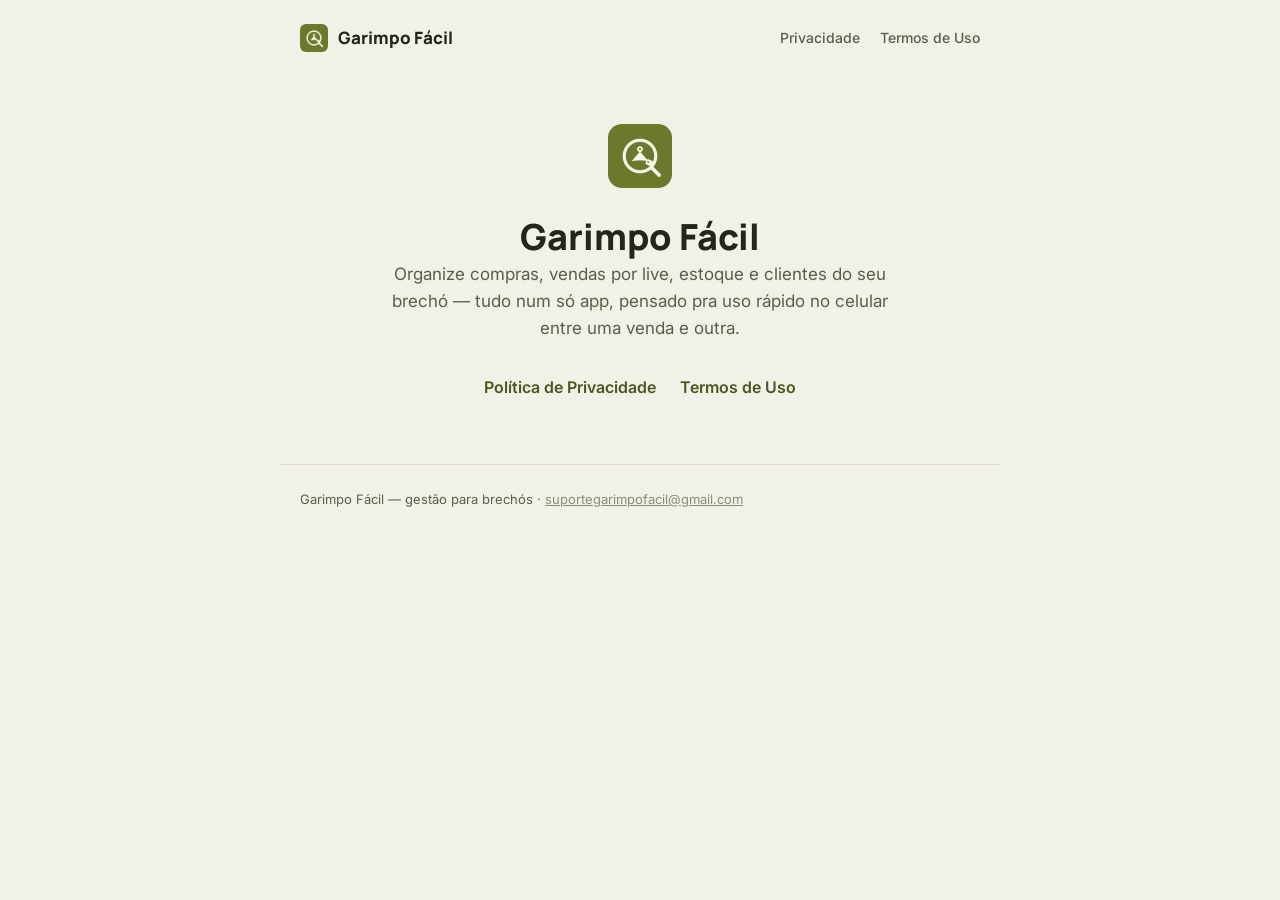
==== index.html @ fdea449f "Add privacy policy and terms of use pages" ====
<!doctype html>
<html lang="pt-BR">
<head>
<meta charset="utf-8">
<meta name="viewport" content="width=device-width, initial-scale=1">
<title>Garimpo Fácil</title>
<meta name="description" content="Gestão de ponta a ponta para brechós: garimpo, vendas, estoque, clientes e finanças num só app.">
<link rel="preconnect" href="https://fonts.googleapis.com">
<link rel="preconnect" href="https://fonts.gstatic.com" crossorigin>
<link href="https://fonts.googleapis.com/css2?family=Inter:wght@400;500;600&family=Manrope:wght@700;800&display=swap" rel="stylesheet">
<link rel="stylesheet" href="style.css">
</head>
<body>
<header class="site-header">
  <a class="brand" href="/">
    <img src="logo.png" alt="" width="28" height="28">
    Garimpo Fácil
  </a>
  <nav>
    <a href="privacidade.html">Privacidade</a>
    <a href="termos.html">Termos de Uso</a>
  </nav>
</header>

<main class="landing">
  <img src="logo.png" alt="Garimpo Fácil" width="64" height="64" class="landing-logo">
  <h1>Garimpo Fácil</h1>
  <p class="lead">Organize compras, vendas por live, estoque e clientes do seu brechó — tudo num só
  app, pensado pra uso rápido no celular entre uma venda e outra.</p>
  <div class="landing-links">
    <a href="privacidade.html">Política de Privacidade</a>
    <a href="termos.html">Termos de Uso</a>
  </div>
</main>

<footer class="site-footer">
  <p>Garimpo Fácil — gestão para brechós ·
  <a href="mailto:suportegarimpofacil@gmail.com">suportegarimpofacil@gmail.com</a></p>
</footer>
</body>
</html>
---- style.css ----
:root {
  --bg: #F2F1E8;
  --surface: #FBFAF5;
  --ink: #24261D;
  --ink-soft: #5B5D4C;
  --ink-faint: #8B8C79;
  --accent: #6B7A2A;
  --accent-deep: #4C5720;
  --line: #DEDBC5;
}

@media (prefers-color-scheme: dark) {
  :root {
    --bg: #1B1C15;
    --surface: #232419;
    --ink: #EDEBDD;
    --ink-soft: #B2B39D;
    --ink-faint: #7E806B;
    --accent: #A9C24A;
    --accent-deep: #C4DC7C;
    --line: #3A3C2A;
  }
}

* { box-sizing: border-box; }

body {
  margin: 0;
  background: var(--bg);
  color: var(--ink);
  font-family: 'Inter', system-ui, sans-serif;
  font-size: 16px;
  line-height: 1.6;
  -webkit-font-smoothing: antialiased;
}

a { color: var(--accent-deep); }

.site-header {
  max-width: 720px;
  margin: 0 auto;
  padding: 24px 20px;
  display: flex;
  align-items: center;
  justify-content: space-between;
  gap: 16px;
}

.brand {
  display: flex;
  align-items: center;
  gap: 10px;
  font-family: 'Manrope', sans-serif;
  font-weight: 800;
  font-size: 17px;
  color: var(--ink);
  text-decoration: none;
}

.brand img { border-radius: 6px; }

.site-header nav {
  display: flex;
  gap: 20px;
  font-size: 14px;
  font-weight: 500;
}

.site-header nav a {
  color: var(--ink-soft);
  text-decoration: none;
}

.site-header nav a[aria-current="page"],
.site-header nav a:hover {
  color: var(--accent-deep);
}

main {
  max-width: 680px;
  margin: 0 auto;
  padding: 8px 20px 64px;
}

h1 {
  font-family: 'Manrope', sans-serif;
  font-weight: 800;
  font-size: clamp(28px, 5vw, 36px);
  line-height: 1.15;
  margin: 12px 0 4px;
}

h2 {
  font-family: 'Manrope', sans-serif;
  font-weight: 700;
  font-size: 20px;
  margin: 36px 0 4px;
}

p, ul { margin: 0 0 14px; color: var(--ink-soft); }
h1 + p.updated { margin-bottom: 24px; }

.updated {
  font-family: 'Manrope', sans-serif;
  font-size: 13px;
  font-weight: 700;
  text-transform: uppercase;
  letter-spacing: 0.04em;
  color: var(--ink-faint);
}

ul { padding-left: 22px; }
li { margin-bottom: 8px; }

strong { color: var(--ink); }

.landing {
  text-align: center;
  padding-top: 48px;
}

.landing-logo { border-radius: 14px; margin-bottom: 20px; }

.landing h1 { margin-top: 0; }

.landing .lead {
  max-width: 46ch;
  margin: 0 auto 32px;
  font-size: 17px;
}

.landing-links {
  display: flex;
  justify-content: center;
  gap: 24px;
  font-weight: 600;
}

.landing-links a { text-decoration: none; }
.landing-links a:hover { text-decoration: underline; }

.site-footer {
  max-width: 720px;
  margin: 0 auto;
  padding: 24px 20px 48px;
  border-top: 1px solid var(--line);
  font-size: 13px;
  color: var(--ink-faint);
}

.site-footer a { color: var(--ink-faint); }
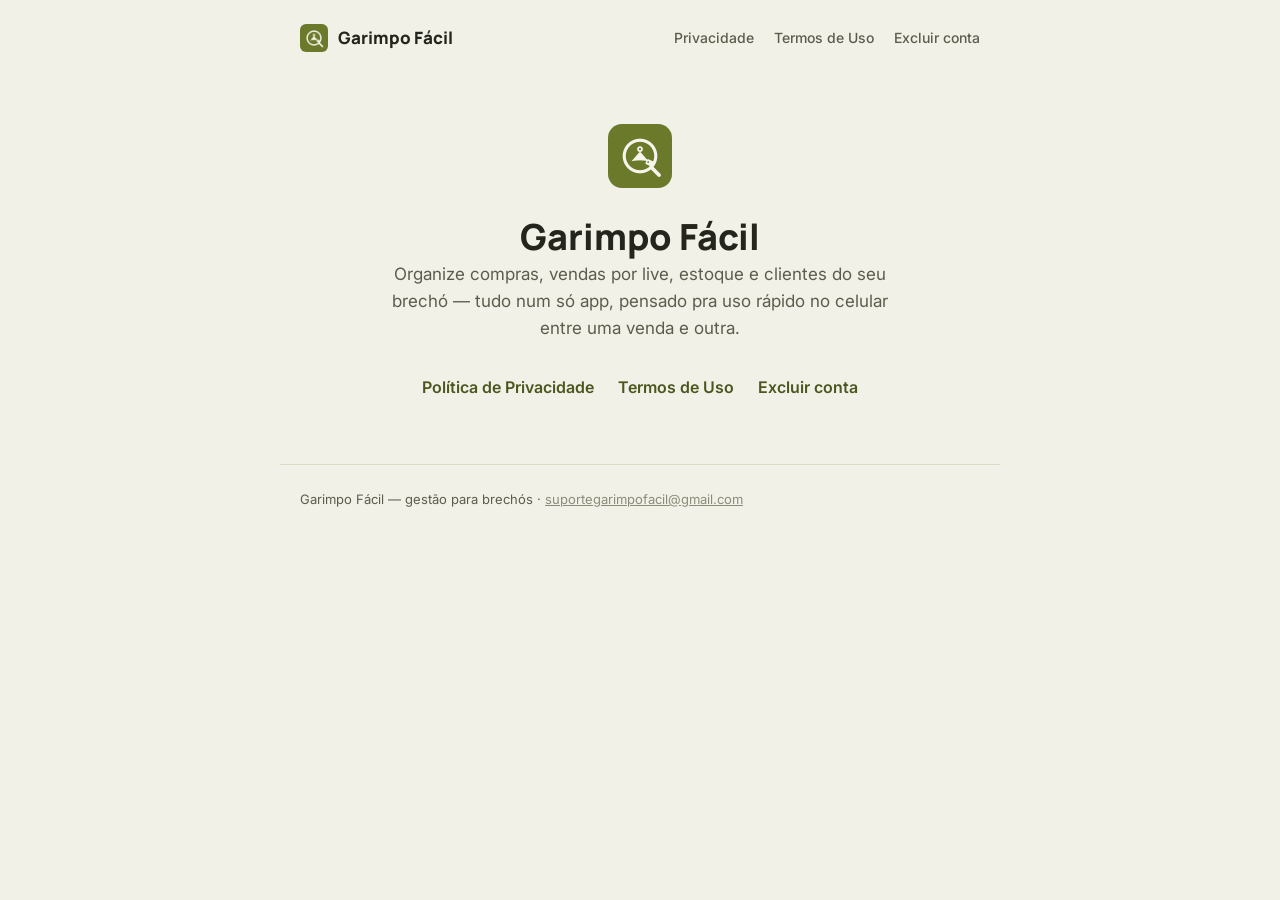
==== commit add281c2: "Add account deletion page required by Google Play policy Google Play requires apps with account crea" ====
--- a/index.html
+++ b/index.html
@@ -19,6 +19,7 @@
   <nav>
     <a href="privacidade.html">Privacidade</a>
     <a href="termos.html">Termos de Uso</a>
+    <a href="exclusao-conta.html">Excluir conta</a>
   </nav>
 </header>
 
@@ -30,6 +31,7 @@
   <div class="landing-links">
     <a href="privacidade.html">Política de Privacidade</a>
     <a href="termos.html">Termos de Uso</a>
+    <a href="exclusao-conta.html">Excluir conta</a>
   </div>
 </main>
 
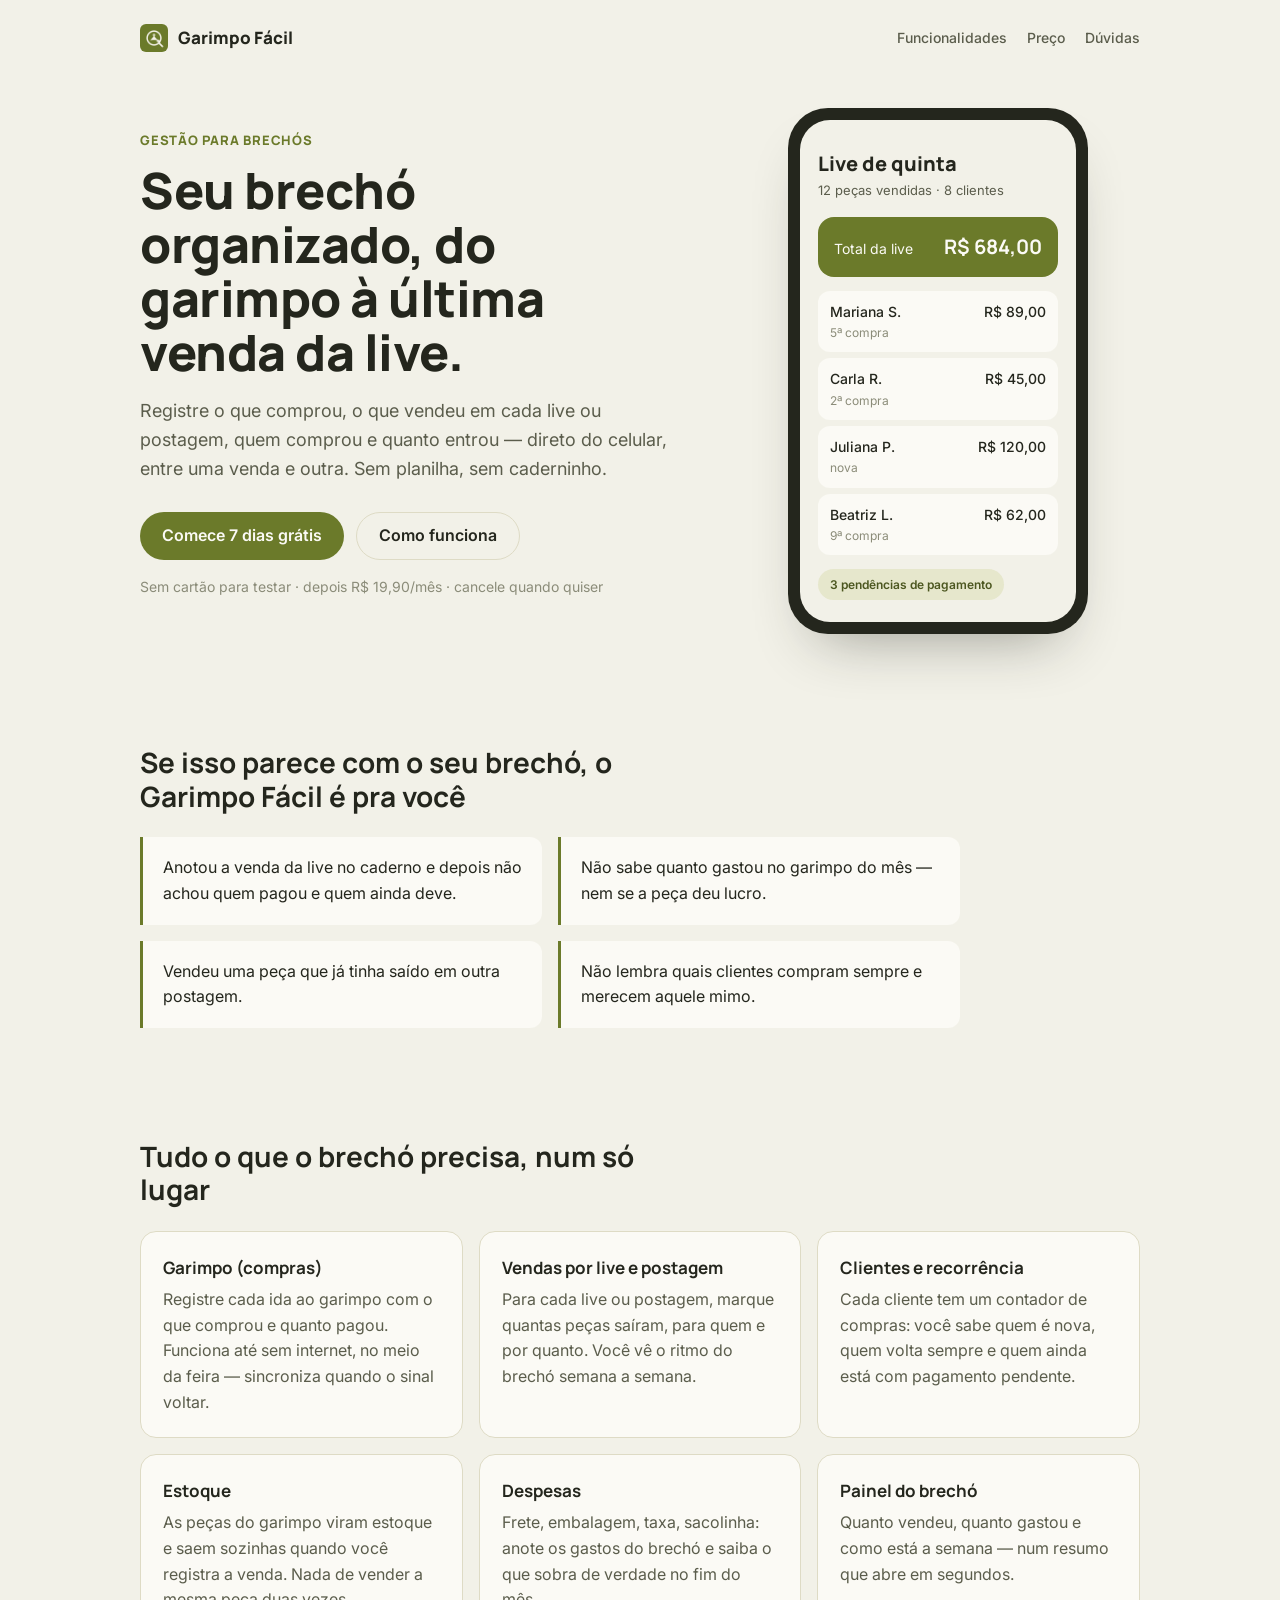
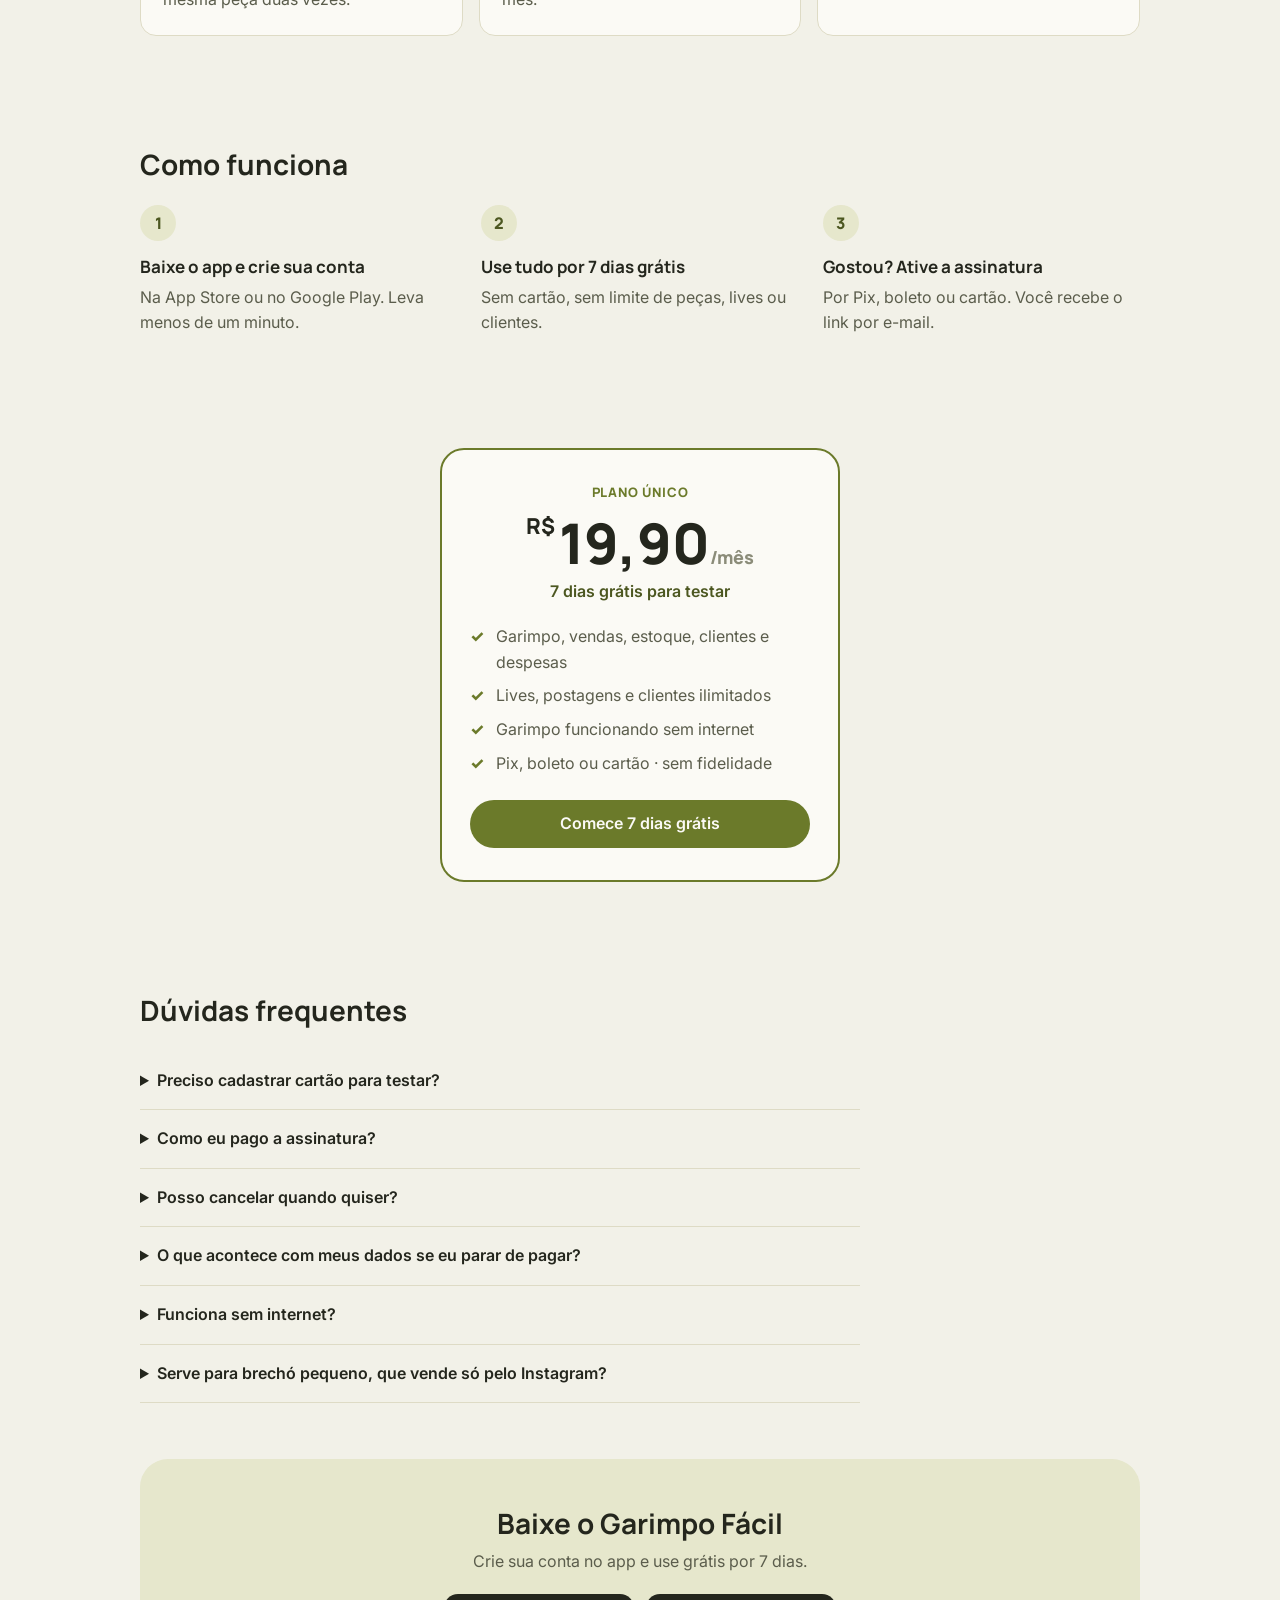
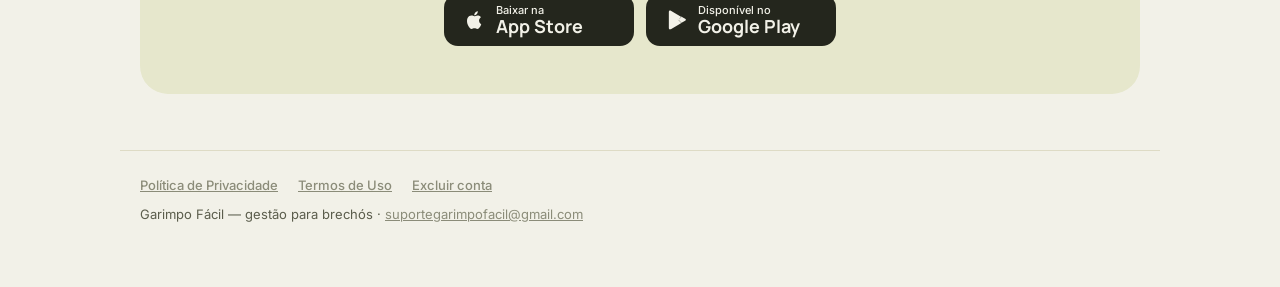
==== commit cadfd4e2: "Turn the home page into a landing page for the subscription launch Adds hero, pain points, features," ====
--- a/index.html
+++ b/index.html
@@ -3,39 +3,203 @@
 <head>
 <meta charset="utf-8">
 <meta name="viewport" content="width=device-width, initial-scale=1">
-<title>Garimpo Fácil</title>
-<meta name="description" content="Gestão de ponta a ponta para brechós: garimpo, vendas, estoque, clientes e finanças num só app.">
+<title>Garimpo Fácil — gestão para brechós</title>
+<meta name="description" content="Organize garimpo, vendas por live e postagem, estoque, clientes e finanças do seu brechó num só app. 7 dias grátis, depois R$ 19,90/mês.">
+<meta name="theme-color" content="#6B7A2A">
+<link rel="icon" href="logo.png" type="image/png">
+<link rel="apple-touch-icon" href="logo.png">
+<link rel="canonical" href="https://garimpofacil.app.br/">
+<meta property="og:type" content="website">
+<meta property="og:locale" content="pt_BR">
+<meta property="og:site_name" content="Garimpo Fácil">
+<meta property="og:title" content="Garimpo Fácil — gestão para brechós">
+<meta property="og:description" content="Garimpo, vendas por live, estoque, clientes e finanças do seu brechó num só app. 7 dias grátis.">
+<meta property="og:url" content="https://garimpofacil.app.br/">
+<meta property="og:image" content="https://garimpofacil.app.br/logo.png">
 <link rel="preconnect" href="https://fonts.googleapis.com">
 <link rel="preconnect" href="https://fonts.gstatic.com" crossorigin>
 <link href="https://fonts.googleapis.com/css2?family=Inter:wght@400;500;600&family=Manrope:wght@700;800&display=swap" rel="stylesheet">
 <link rel="stylesheet" href="style.css">
 </head>
-<body>
+<body class="home">
 <header class="site-header">
   <a class="brand" href="/">
     <img src="logo.png" alt="" width="28" height="28">
     Garimpo Fácil
   </a>
   <nav>
-    <a href="privacidade.html">Privacidade</a>
+    <a href="#funcionalidades">Funcionalidades</a>
+    <a href="#preco">Preço</a>
+    <a href="#duvidas">Dúvidas</a>
+  </nav>
+</header>
+
+<main class="home-main">
+  <section class="hero">
+    <div class="hero-copy">
+      <p class="eyebrow">Gestão para brechós</p>
+      <h1>Seu brechó organizado, do garimpo à última venda da live.</h1>
+      <p class="lead">Registre o que comprou, o que vendeu em cada live ou postagem, quem comprou e
+      quanto entrou — direto do celular, entre uma venda e outra. Sem planilha, sem caderninho.</p>
+      <div class="hero-actions">
+        <a class="btn btn-primary" href="#baixar">Comece 7 dias grátis</a>
+        <a class="btn btn-ghost" href="#como-funciona">Como funciona</a>
+      </div>
+      <p class="hero-note">Sem cartão para testar · depois R$ 19,90/mês · cancele quando quiser</p>
+    </div>
+
+    <div class="phone" aria-hidden="true">
+      <div class="phone-screen">
+        <p class="phone-title">Live de quinta</p>
+        <p class="phone-sub">12 peças vendidas · 8 clientes</p>
+        <div class="phone-total">
+          <span>Total da live</span>
+          <strong>R$ 684,00</strong>
+        </div>
+        <ul class="phone-list">
+          <li><span class="phone-name">Mariana S. <em>5ª compra</em></span><span>R$ 89,00</span></li>
+          <li><span class="phone-name">Carla R. <em>2ª compra</em></span><span>R$ 45,00</span></li>
+          <li><span class="phone-name">Juliana P. <em>nova</em></span><span>R$ 120,00</span></li>
+          <li><span class="phone-name">Beatriz L. <em>9ª compra</em></span><span>R$ 62,00</span></li>
+        </ul>
+        <div class="phone-chip">3 pendências de pagamento</div>
+      </div>
+    </div>
+  </section>
+
+  <section class="pains">
+    <h2>Se isso parece com o seu brechó, o Garimpo Fácil é pra você</h2>
+    <ul class="pain-grid">
+      <li>Anotou a venda da live no caderno e depois não achou quem pagou e quem ainda deve.</li>
+      <li>Não sabe quanto gastou no garimpo do mês — nem se a peça deu lucro.</li>
+      <li>Vendeu uma peça que já tinha saído em outra postagem.</li>
+      <li>Não lembra quais clientes compram sempre e merecem aquele mimo.</li>
+    </ul>
+  </section>
+
+  <section id="funcionalidades" class="features">
+    <h2>Tudo o que o brechó precisa, num só lugar</h2>
+    <div class="feature-grid">
+      <article class="feature">
+        <h3>Garimpo (compras)</h3>
+        <p>Registre cada ida ao garimpo com o que comprou e quanto pagou. Funciona até sem
+        internet, no meio da feira — sincroniza quando o sinal voltar.</p>
+      </article>
+      <article class="feature">
+        <h3>Vendas por live e postagem</h3>
+        <p>Para cada live ou postagem, marque quantas peças saíram, para quem e por quanto. Você
+        vê o ritmo do brechó semana a semana.</p>
+      </article>
+      <article class="feature">
+        <h3>Clientes e recorrência</h3>
+        <p>Cada cliente tem um contador de compras: você sabe quem é nova, quem volta sempre e
+        quem ainda está com pagamento pendente.</p>
+      </article>
+      <article class="feature">
+        <h3>Estoque</h3>
+        <p>As peças do garimpo viram estoque e saem sozinhas quando você registra a venda. Nada de
+        vender a mesma peça duas vezes.</p>
+      </article>
+      <article class="feature">
+        <h3>Despesas</h3>
+        <p>Frete, embalagem, taxa, sacolinha: anote os gastos do brechó e saiba o que sobra de
+        verdade no fim do mês.</p>
+      </article>
+      <article class="feature">
+        <h3>Painel do brechó</h3>
+        <p>Quanto vendeu, quanto gastou e como está a semana — num resumo que abre em segundos.</p>
+      </article>
+    </div>
+  </section>
+
+  <section id="como-funciona" class="steps">
+    <h2>Como funciona</h2>
+    <ol class="step-list">
+      <li>
+        <strong>Baixe o app e crie sua conta</strong>
+        <span>Na App Store ou no Google Play. Leva menos de um minuto.</span>
+      </li>
+      <li>
+        <strong>Use tudo por 7 dias grátis</strong>
+        <span>Sem cartão, sem limite de peças, lives ou clientes.</span>
+      </li>
+      <li>
+        <strong>Gostou? Ative a assinatura</strong>
+        <span>Por Pix, boleto ou cartão. Você recebe o link por e-mail.</span>
+      </li>
+    </ol>
+  </section>
+
+  <section id="preco" class="pricing">
+    <div class="price-card">
+      <p class="eyebrow">Plano único</p>
+      <p class="price"><span class="price-currency">R$</span>19,90<span class="price-period">/mês</span></p>
+      <p class="price-trial">7 dias grátis para testar</p>
+      <ul class="price-list">
+        <li>Garimpo, vendas, estoque, clientes e despesas</li>
+        <li>Lives, postagens e clientes ilimitados</li>
+        <li>Garimpo funcionando sem internet</li>
+        <li>Pix, boleto ou cartão · sem fidelidade</li>
+      </ul>
+      <a class="btn btn-primary btn-block" href="#baixar">Comece 7 dias grátis</a>
+    </div>
+  </section>
+
+  <section id="duvidas" class="faq">
+    <h2>Dúvidas frequentes</h2>
+    <details>
+      <summary>Preciso cadastrar cartão para testar?</summary>
+      <p>Não. Você usa o app completo por 7 dias sem informar forma de pagamento.</p>
+    </details>
+    <details>
+      <summary>Como eu pago a assinatura?</summary>
+      <p>Por Pix, boleto ou cartão de crédito, pelo nosso site. A cobrança é mensal e processada
+      pelo Asaas, instituição de pagamento autorizada pelo Banco Central.</p>
+    </details>
+    <details>
+      <summary>Posso cancelar quando quiser?</summary>
+      <p>Pode. Não tem fidelidade nem multa. Você continua usando até o fim do período já pago.</p>
+    </details>
+    <details>
+      <summary>O que acontece com meus dados se eu parar de pagar?</summary>
+      <p>Nada é apagado. O acesso fica pausado e, quando você reativar a assinatura, está tudo
+      lá do jeito que deixou. Se quiser apagar tudo, é só
+      <a href="exclusao-conta.html">excluir sua conta</a>.</p>
+    </details>
+    <details>
+      <summary>Funciona sem internet?</summary>
+      <p>O registro de compras no garimpo funciona offline e sincroniza quando a conexão volta.
+      As demais telas precisam de internet por enquanto.</p>
+    </details>
+    <details>
+      <summary>Serve para brechó pequeno, que vende só pelo Instagram?</summary>
+      <p>Foi feito exatamente para isso: brecholeiras que vendem por live e postagem e precisam
+      de controle rápido pelo celular.</p>
+    </details>
+  </section>
+
+  <section id="baixar" class="download">
+    <h2>Baixe o Garimpo Fácil</h2>
+    <p>Crie sua conta no app e use grátis por 7 dias.</p>
+    <div class="store-buttons">
+      <a class="store-btn" href="#baixar" data-store="apple">
+        <svg viewBox="0 0 24 24" width="22" height="22" aria-hidden="true"><path fill="currentColor" d="M16.4 12.6c0-2.4 2-3.6 2.1-3.7-1.1-1.7-2.9-1.9-3.5-1.9-1.5-.2-2.9.9-3.7.9-.8 0-1.9-.9-3.2-.8-1.6 0-3.1 1-4 2.4-1.7 3-.4 7.4 1.2 9.8.8 1.2 1.8 2.5 3 2.4 1.2 0 1.7-.8 3.1-.8 1.5 0 1.9.8 3.2.8 1.3 0 2.1-1.2 2.9-2.4.9-1.4 1.3-2.7 1.3-2.8-.1 0-2.4-.9-2.4-3.9zM14 5.5c.7-.8 1.1-1.9 1-3-1 0-2.1.7-2.8 1.5-.6.7-1.2 1.8-1 2.9 1 .1 2.1-.6 2.8-1.4z"/></svg>
+        <span><small>Baixar na</small>App Store</span>
+      </a>
+      <a class="store-btn" href="https://play.google.com/store/apps/details?id=com.garimpofacil.app" data-store="google">
+        <svg viewBox="0 0 24 24" width="22" height="22" aria-hidden="true"><path fill="currentColor" d="M3.6 1.8c-.3.3-.5.8-.5 1.4v17.6c0 .6.2 1.1.5 1.4l.1.1 9.9-9.9v-.2L3.7 1.7l-.1.1zm13.3 13.3-3.3-3.3v-.2l3.3-3.3.1.1 3.9 2.2c1.1.6 1.1 1.7 0 2.3l-3.9 2.2h-.1zm-.1.1L13.4 12 3.6 21.9c.4.4 1 .4 1.7.1l11.5-6.8zM16.8 8.8 5.3 2c-.7-.4-1.3-.3-1.7.1l9.8 9.9 3.4-3.2z"/></svg>
+        <span><small>Disponível no</small>Google Play</span>
+      </a>
+    </div>
+  </section>
+</main>
+
+<footer class="site-footer">
+  <nav class="footer-links">
+    <a href="privacidade.html">Política de Privacidade</a>
     <a href="termos.html">Termos de Uso</a>
     <a href="exclusao-conta.html">Excluir conta</a>
   </nav>
-</header>
-
-<main class="landing">
-  <img src="logo.png" alt="Garimpo Fácil" width="64" height="64" class="landing-logo">
-  <h1>Garimpo Fácil</h1>
-  <p class="lead">Organize compras, vendas por live, estoque e clientes do seu brechó — tudo num só
-  app, pensado pra uso rápido no celular entre uma venda e outra.</p>
-  <div class="landing-links">
-    <a href="privacidade.html">Política de Privacidade</a>
-    <a href="termos.html">Termos de Uso</a>
-    <a href="exclusao-conta.html">Excluir conta</a>
-  </div>
-</main>
-
-<footer class="site-footer">
   <p>Garimpo Fácil — gestão para brechós ·
   <a href="mailto:suportegarimpofacil@gmail.com">suportegarimpofacil@gmail.com</a></p>
 </footer>
--- a/style.css
+++ b/style.css
@@ -7,6 +7,8 @@
   --accent: #6B7A2A;
   --accent-deep: #4C5720;
   --line: #DEDBC5;
+  --accent-soft: #E6E7CC;
+  --on-accent: #FBFAF5;
 }
 
 @media (prefers-color-scheme: dark) {
@@ -19,6 +21,8 @@
     --accent: #A9C24A;
     --accent-deep: #C4DC7C;
     --line: #3A3C2A;
+    --accent-soft: #2F3320;
+    --on-accent: #1B1C15;
   }
 }
 
@@ -95,6 +99,13 @@
   font-weight: 700;
   font-size: 20px;
   margin: 36px 0 4px;
+}
+
+h3 {
+  font-family: 'Manrope', sans-serif;
+  font-weight: 700;
+  font-size: 16px;
+  margin: 22px 0 4px;
 }
 
 p, ul { margin: 0 0 14px; color: var(--ink-soft); }
@@ -113,31 +124,6 @@
 li { margin-bottom: 8px; }
 
 strong { color: var(--ink); }
-
-.landing {
-  text-align: center;
-  padding-top: 48px;
-}
-
-.landing-logo { border-radius: 14px; margin-bottom: 20px; }
-
-.landing h1 { margin-top: 0; }
-
-.landing .lead {
-  max-width: 46ch;
-  margin: 0 auto 32px;
-  font-size: 17px;
-}
-
-.landing-links {
-  display: flex;
-  justify-content: center;
-  gap: 24px;
-  font-weight: 600;
-}
-
-.landing-links a { text-decoration: none; }
-.landing-links a:hover { text-decoration: underline; }
 
 .site-footer {
   max-width: 720px;
@@ -149,3 +135,380 @@
 }
 
 .site-footer a { color: var(--ink-faint); }
+
+.footer-links {
+  display: flex;
+  flex-wrap: wrap;
+  gap: 8px 20px;
+  margin-bottom: 8px;
+  font-weight: 500;
+}
+
+.home .site-header,
+.home .site-footer { max-width: 1040px; }
+
+.home-main {
+  max-width: 1040px;
+  padding: 0 20px 32px;
+}
+
+.home-main section { padding: 56px 0; }
+
+.home-main h2 {
+  font-size: clamp(22px, 3.6vw, 28px);
+  line-height: 1.2;
+  margin: 0 0 24px;
+  max-width: 28ch;
+}
+
+.eyebrow {
+  font-family: 'Manrope', sans-serif;
+  font-size: 13px;
+  font-weight: 800;
+  text-transform: uppercase;
+  letter-spacing: 0.06em;
+  color: var(--accent);
+  margin: 0 0 12px;
+}
+
+.hero {
+  display: grid;
+  grid-template-columns: 1.15fr 0.85fr;
+  gap: 48px;
+  align-items: center;
+  padding-top: 32px !important;
+}
+
+.hero h1 {
+  font-size: clamp(32px, 5.4vw, 50px);
+  line-height: 1.08;
+  letter-spacing: -0.01em;
+  margin: 0 0 18px;
+}
+
+.hero .lead {
+  font-size: 18px;
+  max-width: 48ch;
+  margin-bottom: 28px;
+}
+
+.hero-actions {
+  display: flex;
+  flex-wrap: wrap;
+  gap: 12px;
+}
+
+.hero-note {
+  margin-top: 16px;
+  font-size: 14px;
+  color: var(--ink-faint);
+}
+
+.btn {
+  display: inline-flex;
+  align-items: center;
+  justify-content: center;
+  min-height: 48px;
+  padding: 0 22px;
+  border-radius: 999px;
+  font-weight: 600;
+  font-size: 16px;
+  text-decoration: none;
+  transition: background-color 0.15s, color 0.15s, border-color 0.15s;
+}
+
+.btn-primary {
+  background: var(--accent);
+  color: var(--on-accent);
+}
+
+.btn-primary:hover { background: var(--accent-deep); }
+
+.btn-ghost {
+  border: 1px solid var(--line);
+  color: var(--ink);
+}
+
+.btn-ghost:hover { border-color: var(--accent); }
+
+.btn-block { width: 100%; }
+
+.phone {
+  justify-self: center;
+  width: 100%;
+  max-width: 300px;
+  padding: 12px;
+  border-radius: 40px;
+  background: var(--ink);
+  box-shadow: 0 30px 60px -30px rgba(36, 38, 29, 0.45);
+}
+
+.phone-screen {
+  border-radius: 30px;
+  background: var(--bg);
+  padding: 28px 18px 22px;
+  font-size: 14px;
+}
+
+.phone-title {
+  font-family: 'Manrope', sans-serif;
+  font-weight: 800;
+  font-size: 20px;
+  color: var(--ink);
+  margin: 0;
+}
+
+.phone-sub { font-size: 13px; margin: 0 0 16px; }
+
+.phone-total {
+  display: flex;
+  justify-content: space-between;
+  align-items: baseline;
+  background: var(--accent);
+  color: var(--on-accent);
+  border-radius: 16px;
+  padding: 14px 16px;
+  margin-bottom: 14px;
+}
+
+.phone-total strong {
+  color: inherit;
+  font-family: 'Manrope', sans-serif;
+  font-size: 20px;
+}
+
+.phone-list {
+  list-style: none;
+  padding: 0;
+  margin: 0 0 14px;
+}
+
+.phone-list li {
+  display: flex;
+  justify-content: space-between;
+  gap: 8px;
+  padding: 10px 12px;
+  margin: 0 0 6px;
+  border-radius: 12px;
+  background: var(--surface);
+  color: var(--ink);
+  font-weight: 500;
+}
+
+.phone-name em {
+  display: block;
+  font-style: normal;
+  font-size: 12px;
+  font-weight: 400;
+  color: var(--ink-faint);
+}
+
+.phone-chip {
+  display: inline-block;
+  padding: 6px 12px;
+  border-radius: 999px;
+  background: var(--accent-soft);
+  color: var(--accent-deep);
+  font-size: 12px;
+  font-weight: 600;
+}
+
+.pain-grid,
+.feature-grid {
+  display: grid;
+  grid-template-columns: repeat(auto-fit, minmax(240px, 1fr));
+  gap: 16px;
+}
+
+.pain-grid { grid-template-columns: repeat(auto-fit, minmax(300px, 1fr)); max-width: 820px; }
+
+.pain-grid {
+  list-style: none;
+  padding: 0;
+  margin: 0;
+}
+
+.pain-grid li {
+  margin: 0;
+  padding: 18px 20px;
+  border-left: 3px solid var(--accent);
+  background: var(--surface);
+  border-radius: 0 12px 12px 0;
+  color: var(--ink);
+}
+
+.feature {
+  padding: 22px;
+  border: 1px solid var(--line);
+  border-radius: 16px;
+  background: var(--surface);
+}
+
+.feature h3 { margin: 0 0 6px; font-size: 17px; }
+.feature p { margin: 0; }
+
+.step-list {
+  list-style: none;
+  counter-reset: step;
+  padding: 0;
+  margin: 0;
+  display: grid;
+  grid-template-columns: repeat(auto-fit, minmax(240px, 1fr));
+  gap: 24px;
+}
+
+.step-list li {
+  counter-increment: step;
+  margin: 0;
+}
+
+.step-list li::before {
+  content: counter(step);
+  display: grid;
+  place-items: center;
+  width: 36px;
+  height: 36px;
+  margin-bottom: 12px;
+  border-radius: 50%;
+  background: var(--accent-soft);
+  color: var(--accent-deep);
+  font-family: 'Manrope', sans-serif;
+  font-weight: 800;
+}
+
+.step-list strong {
+  display: block;
+  font-family: 'Manrope', sans-serif;
+  font-size: 17px;
+  margin-bottom: 4px;
+}
+
+.step-list span { color: var(--ink-soft); }
+
+.pricing { display: flex; justify-content: center; }
+
+.price-card {
+  width: 100%;
+  max-width: 400px;
+  padding: 32px 28px;
+  border: 2px solid var(--accent);
+  border-radius: 24px;
+  background: var(--surface);
+  text-align: center;
+}
+
+.price {
+  font-family: 'Manrope', sans-serif;
+  font-weight: 800;
+  font-size: 56px;
+  line-height: 1;
+  color: var(--ink);
+  margin: 0 0 8px;
+}
+
+.price-currency {
+  font-size: 22px;
+  vertical-align: top;
+  margin-right: 4px;
+}
+
+.price-period {
+  font-size: 18px;
+  color: var(--ink-faint);
+}
+
+.price-trial {
+  font-weight: 600;
+  color: var(--accent-deep);
+  margin-bottom: 20px;
+}
+
+.price-list {
+  list-style: none;
+  padding: 0;
+  margin: 0 0 24px;
+  text-align: left;
+}
+
+.price-list li {
+  padding-left: 26px;
+  position: relative;
+}
+
+.price-list li::before {
+  content: "✓";
+  position: absolute;
+  left: 0;
+  color: var(--accent);
+  font-weight: 800;
+}
+
+.faq { max-width: 720px; }
+
+.faq details {
+  border-bottom: 1px solid var(--line);
+  padding: 16px 0;
+}
+
+.faq summary {
+  cursor: pointer;
+  font-weight: 600;
+  color: var(--ink);
+}
+
+.faq details p { margin: 10px 0 0; }
+
+.download {
+  text-align: center;
+  border-radius: 28px;
+  background: var(--accent-soft);
+  padding: 48px 20px !important;
+  margin-bottom: 24px;
+}
+
+.download h2 { margin: 0 auto 8px; }
+
+.store-buttons {
+  display: flex;
+  flex-wrap: wrap;
+  justify-content: center;
+  gap: 12px;
+  margin-top: 20px;
+}
+
+.store-btn {
+  display: inline-flex;
+  align-items: center;
+  gap: 10px;
+  min-width: 190px;
+  padding: 10px 20px;
+  border-radius: 14px;
+  background: var(--ink);
+  color: var(--bg);
+  text-decoration: none;
+  text-align: left;
+  font-family: 'Manrope', sans-serif;
+  font-weight: 700;
+  font-size: 18px;
+  line-height: 1.1;
+}
+
+.store-btn small {
+  display: block;
+  font-family: 'Inter', sans-serif;
+  font-weight: 500;
+  font-size: 11px;
+}
+
+@media (max-width: 760px) {
+  .hero {
+    grid-template-columns: 1fr;
+    gap: 40px;
+  }
+
+  .home .site-header nav { display: none; }
+
+  .home-main section { padding: 40px 0; }
+
+  .hero-actions .btn { flex: 1 1 auto; }
+}
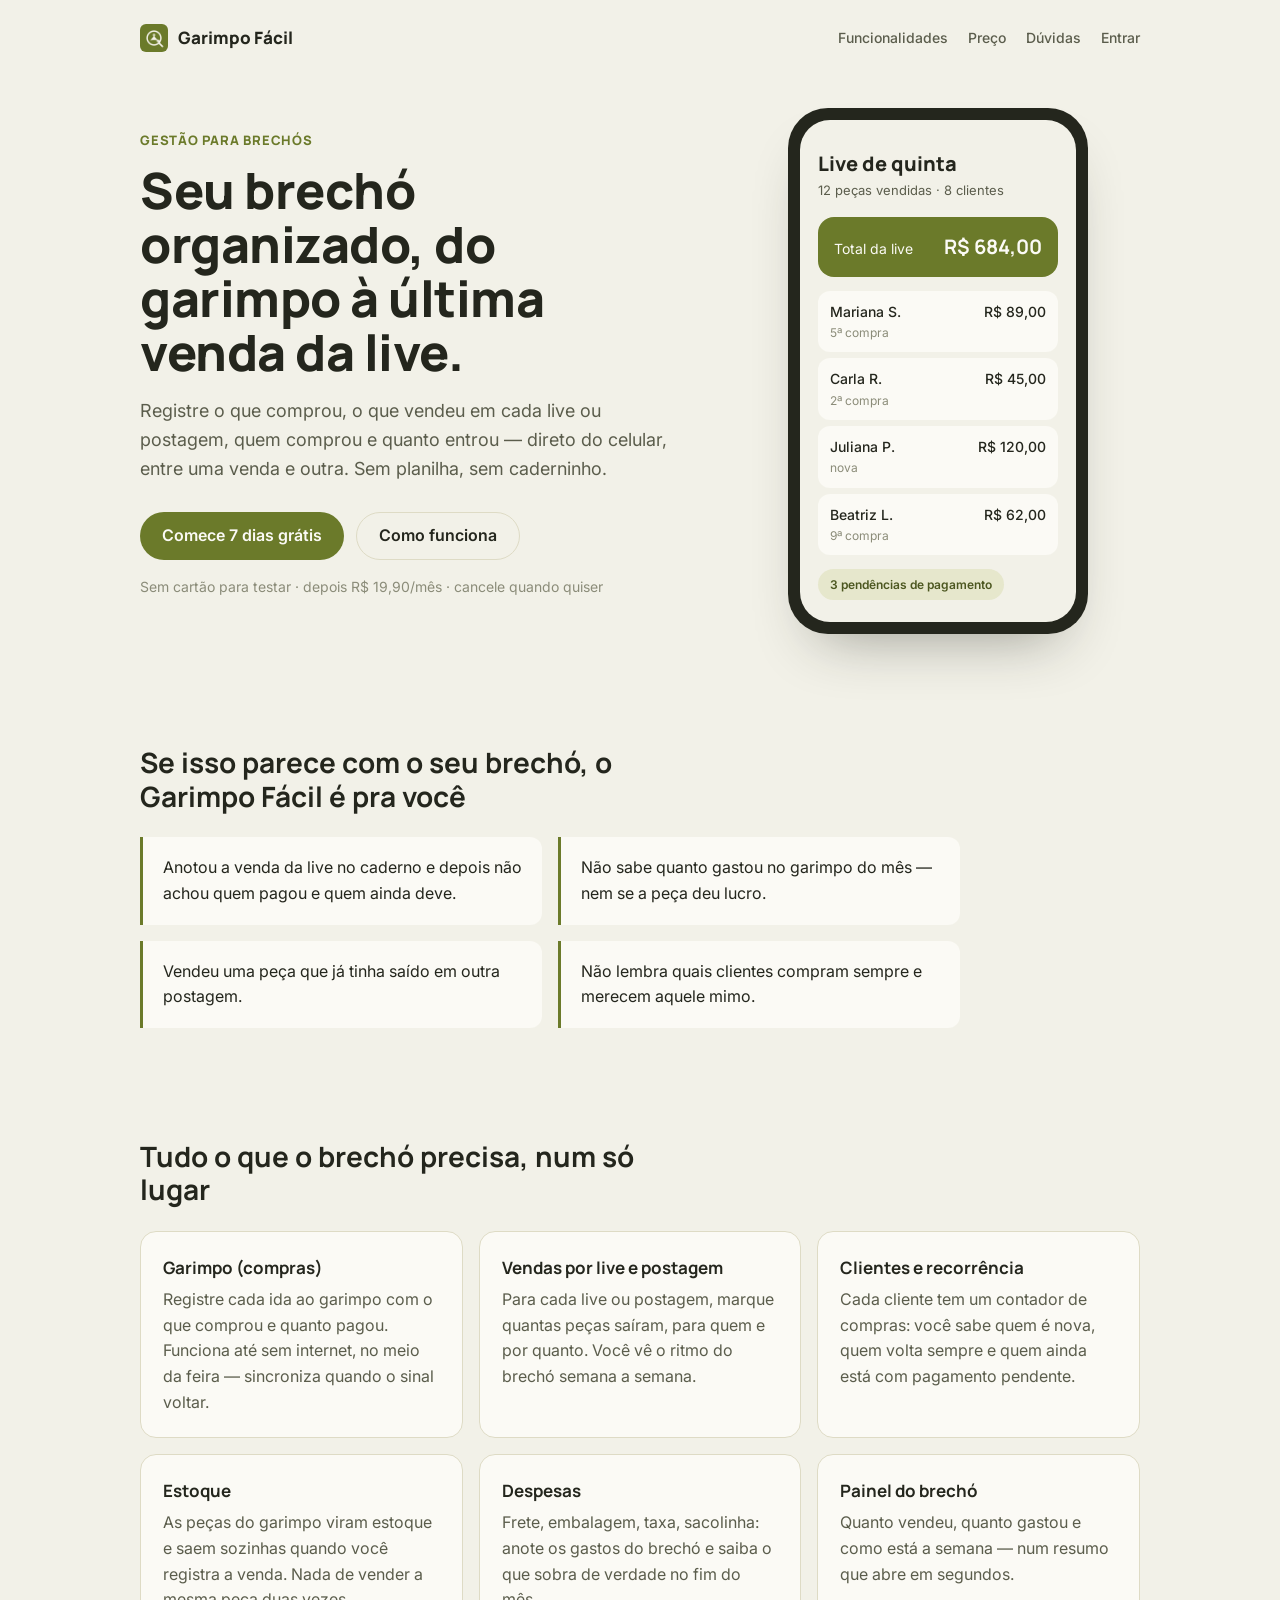
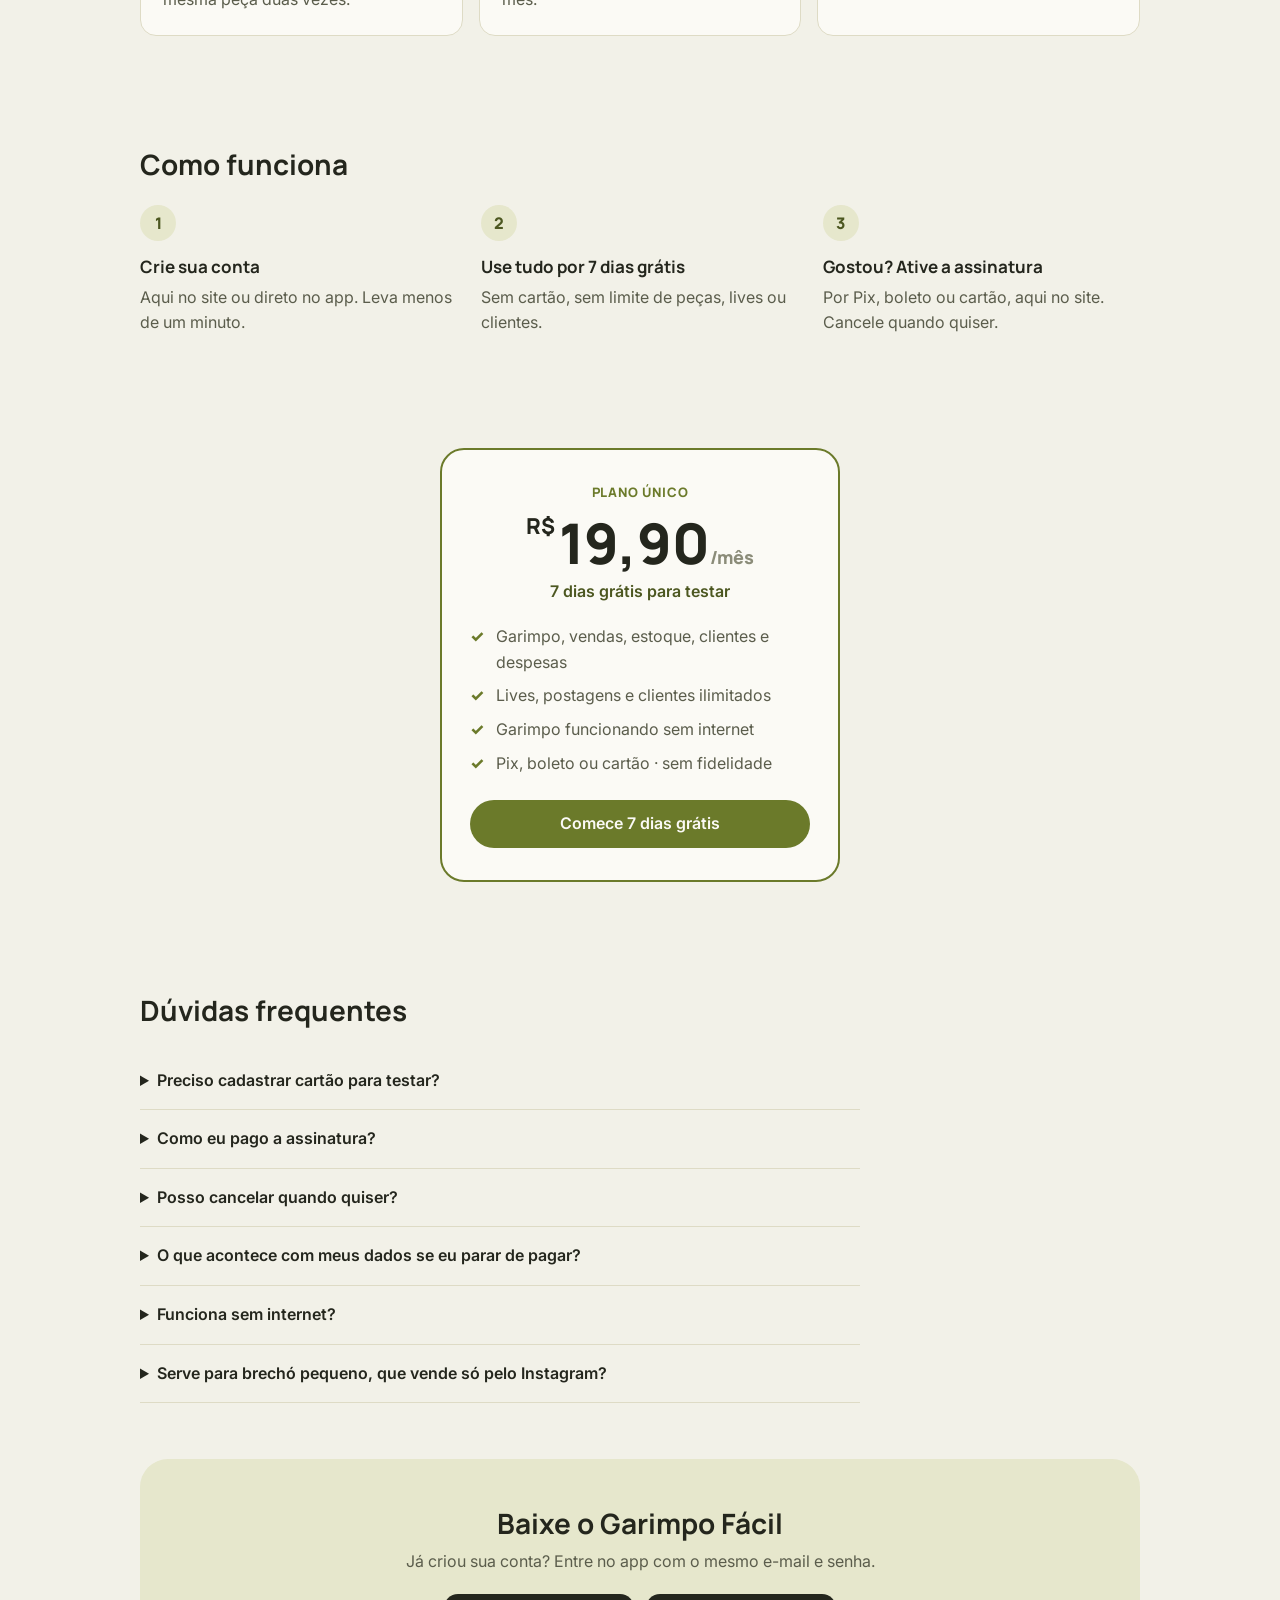
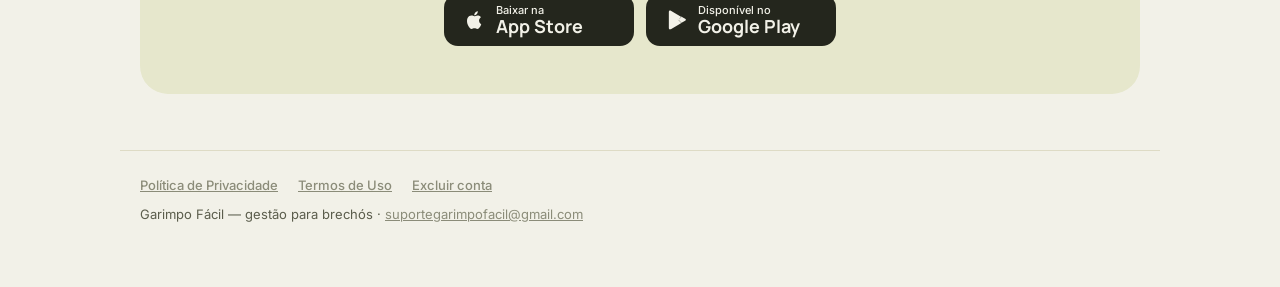
==== commit ee7ce4f0: "Add signup and checkout pages (payment plan phase 4) assinar.html creates or signs into the Supabase" ====
--- a/index.html
+++ b/index.html
@@ -31,6 +31,7 @@
     <a href="#funcionalidades">Funcionalidades</a>
     <a href="#preco">Preço</a>
     <a href="#duvidas">Dúvidas</a>
+    <a href="assinar.html?entrar">Entrar</a>
   </nav>
 </header>
 
@@ -42,7 +43,7 @@
       <p class="lead">Registre o que comprou, o que vendeu em cada live ou postagem, quem comprou e
       quanto entrou — direto do celular, entre uma venda e outra. Sem planilha, sem caderninho.</p>
       <div class="hero-actions">
-        <a class="btn btn-primary" href="#baixar">Comece 7 dias grátis</a>
+        <a class="btn btn-primary" href="assinar.html">Comece 7 dias grátis</a>
         <a class="btn btn-ghost" href="#como-funciona">Como funciona</a>
       </div>
       <p class="hero-note">Sem cartão para testar · depois R$ 19,90/mês · cancele quando quiser</p>
@@ -116,8 +117,8 @@
     <h2>Como funciona</h2>
     <ol class="step-list">
       <li>
-        <strong>Baixe o app e crie sua conta</strong>
-        <span>Na App Store ou no Google Play. Leva menos de um minuto.</span>
+        <strong>Crie sua conta</strong>
+        <span>Aqui no site ou direto no app. Leva menos de um minuto.</span>
       </li>
       <li>
         <strong>Use tudo por 7 dias grátis</strong>
@@ -125,7 +126,7 @@
       </li>
       <li>
         <strong>Gostou? Ative a assinatura</strong>
-        <span>Por Pix, boleto ou cartão. Você recebe o link por e-mail.</span>
+        <span>Por Pix, boleto ou cartão, aqui no site. Cancele quando quiser.</span>
       </li>
     </ol>
   </section>
@@ -141,7 +142,7 @@
         <li>Garimpo funcionando sem internet</li>
         <li>Pix, boleto ou cartão · sem fidelidade</li>
       </ul>
-      <a class="btn btn-primary btn-block" href="#baixar">Comece 7 dias grátis</a>
+      <a class="btn btn-primary btn-block" href="assinar.html">Comece 7 dias grátis</a>
     </div>
   </section>
 
@@ -180,7 +181,7 @@
 
   <section id="baixar" class="download">
     <h2>Baixe o Garimpo Fácil</h2>
-    <p>Crie sua conta no app e use grátis por 7 dias.</p>
+    <p>Já criou sua conta? Entre no app com o mesmo e-mail e senha.</p>
     <div class="store-buttons">
       <a class="store-btn" href="#baixar" data-store="apple">
         <svg viewBox="0 0 24 24" width="22" height="22" aria-hidden="true"><path fill="currentColor" d="M16.4 12.6c0-2.4 2-3.6 2.1-3.7-1.1-1.7-2.9-1.9-3.5-1.9-1.5-.2-2.9.9-3.7.9-.8 0-1.9-.9-3.2-.8-1.6 0-3.1 1-4 2.4-1.7 3-.4 7.4 1.2 9.8.8 1.2 1.8 2.5 3 2.4 1.2 0 1.7-.8 3.1-.8 1.5 0 1.9.8 3.2.8 1.3 0 2.1-1.2 2.9-2.4.9-1.4 1.3-2.7 1.3-2.8-.1 0-2.4-.9-2.4-3.9zM14 5.5c.7-.8 1.1-1.9 1-3-1 0-2.1.7-2.8 1.5-.6.7-1.2 1.8-1 2.9 1 .1 2.1-.6 2.8-1.4z"/></svg>
--- a/style.css
+++ b/style.css
@@ -512,3 +512,173 @@
 
   .hero-actions .btn { flex: 1 1 auto; }
 }
+
+.checkout-page .site-header,
+.checkout-page .site-footer { max-width: 560px; }
+
+.checkout {
+  max-width: 560px;
+  padding-top: 8px;
+}
+
+.checkout-card {
+  padding: 28px 24px;
+  border: 1px solid var(--line);
+  border-radius: 20px;
+  background: var(--surface);
+}
+
+.checkout-card h1 { margin-top: 0; }
+
+.checkout-card h2 { margin-top: 32px; }
+
+.checkout-loading { margin: 0; text-align: center; }
+
+.mode-switch {
+  display: grid;
+  grid-template-columns: 1fr 1fr;
+  gap: 4px;
+  padding: 4px;
+  margin: 20px 0;
+  border-radius: 999px;
+  background: var(--bg);
+  border: 1px solid var(--line);
+}
+
+.mode-switch button {
+  min-height: 40px;
+  border: 0;
+  border-radius: 999px;
+  background: transparent;
+  color: var(--ink-soft);
+  font: inherit;
+  font-weight: 600;
+  cursor: pointer;
+}
+
+.mode-switch button[aria-pressed="true"] {
+  background: var(--surface);
+  color: var(--ink);
+  box-shadow: 0 1px 3px rgba(36, 38, 29, 0.15);
+}
+
+.form { display: grid; gap: 16px; margin-top: 8px; }
+
+.field { display: grid; gap: 6px; }
+
+.field > span {
+  font-weight: 600;
+  font-size: 14px;
+  color: var(--ink);
+}
+
+.field small { color: var(--ink-faint); font-size: 13px; }
+
+.field input {
+  min-height: 48px;
+  padding: 0 14px;
+  border: 1px solid var(--line);
+  border-radius: 12px;
+  background: var(--bg);
+  color: var(--ink);
+  font: inherit;
+}
+
+.field input:focus {
+  outline: 2px solid var(--accent);
+  outline-offset: 1px;
+  border-color: var(--accent);
+}
+
+.check {
+  display: flex;
+  gap: 10px;
+  align-items: flex-start;
+  font-size: 14px;
+  color: var(--ink-soft);
+}
+
+.check input {
+  width: 20px;
+  height: 20px;
+  margin: 2px 0 0;
+  flex-shrink: 0;
+  accent-color: var(--accent);
+}
+
+#billing-fields { display: grid; gap: 16px; }
+
+#billing-fields[hidden] { display: none; }
+
+.form-message {
+  margin: 0;
+  padding: 10px 14px;
+  border-radius: 10px;
+  font-size: 14px;
+  background: #F6E3DC;
+  color: #7A2E17;
+}
+
+.form-message[data-kind="success"] {
+  background: var(--accent-soft);
+  color: var(--accent-deep);
+}
+
+.checkout-card > .form-message { margin-bottom: 16px; }
+
+.form-hint {
+  margin: 14px 0 0;
+  font-size: 14px;
+  text-align: center;
+  color: var(--ink-faint);
+}
+
+.note {
+  padding: 12px 14px;
+  border-radius: 12px;
+  background: var(--accent-soft);
+  color: var(--accent-deep);
+  font-size: 15px;
+}
+
+.signed-in { font-size: 14px; }
+
+.link-button {
+  padding: 0;
+  border: 0;
+  background: none;
+  color: var(--accent-deep);
+  font: inherit;
+  text-decoration: underline;
+  cursor: pointer;
+}
+
+.stack { display: grid; gap: 10px; }
+
+button.btn { border: 0; cursor: pointer; font-family: inherit; }
+
+button.btn-ghost { border: 1px solid var(--line); background: transparent; }
+
+.btn:disabled { opacity: 0.6; cursor: progress; }
+
+.lead-small { font-size: 17px; }
+
+.invoice-box {
+  margin: 20px 0 8px;
+  padding: 18px;
+  border-radius: 16px;
+  border: 2px solid var(--accent);
+}
+
+.invoice-box p { color: var(--ink); }
+
+.numbered { padding-left: 22px; }
+
+.checkout .store-buttons { justify-content: flex-start; }
+
+@media (prefers-color-scheme: dark) {
+  .form-message {
+    background: #3B2219;
+    color: #F2C3B1;
+  }
+}
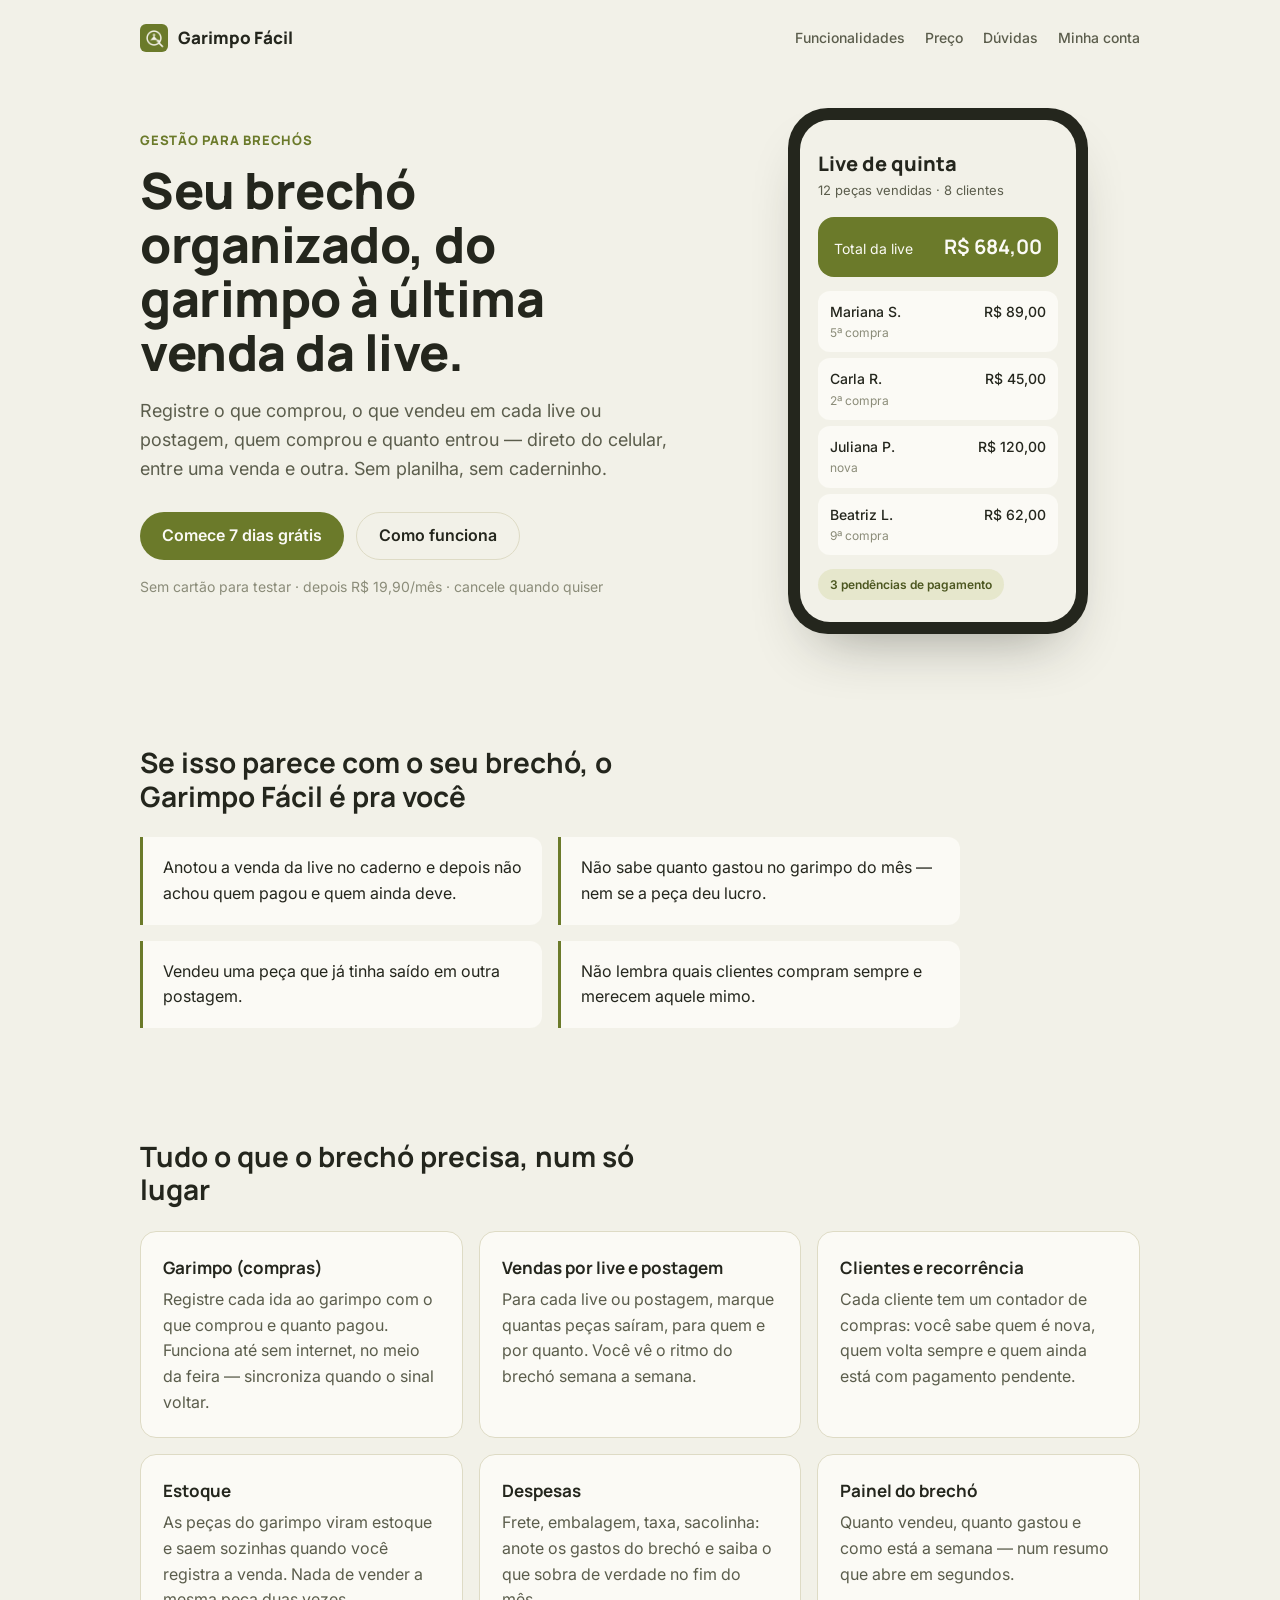
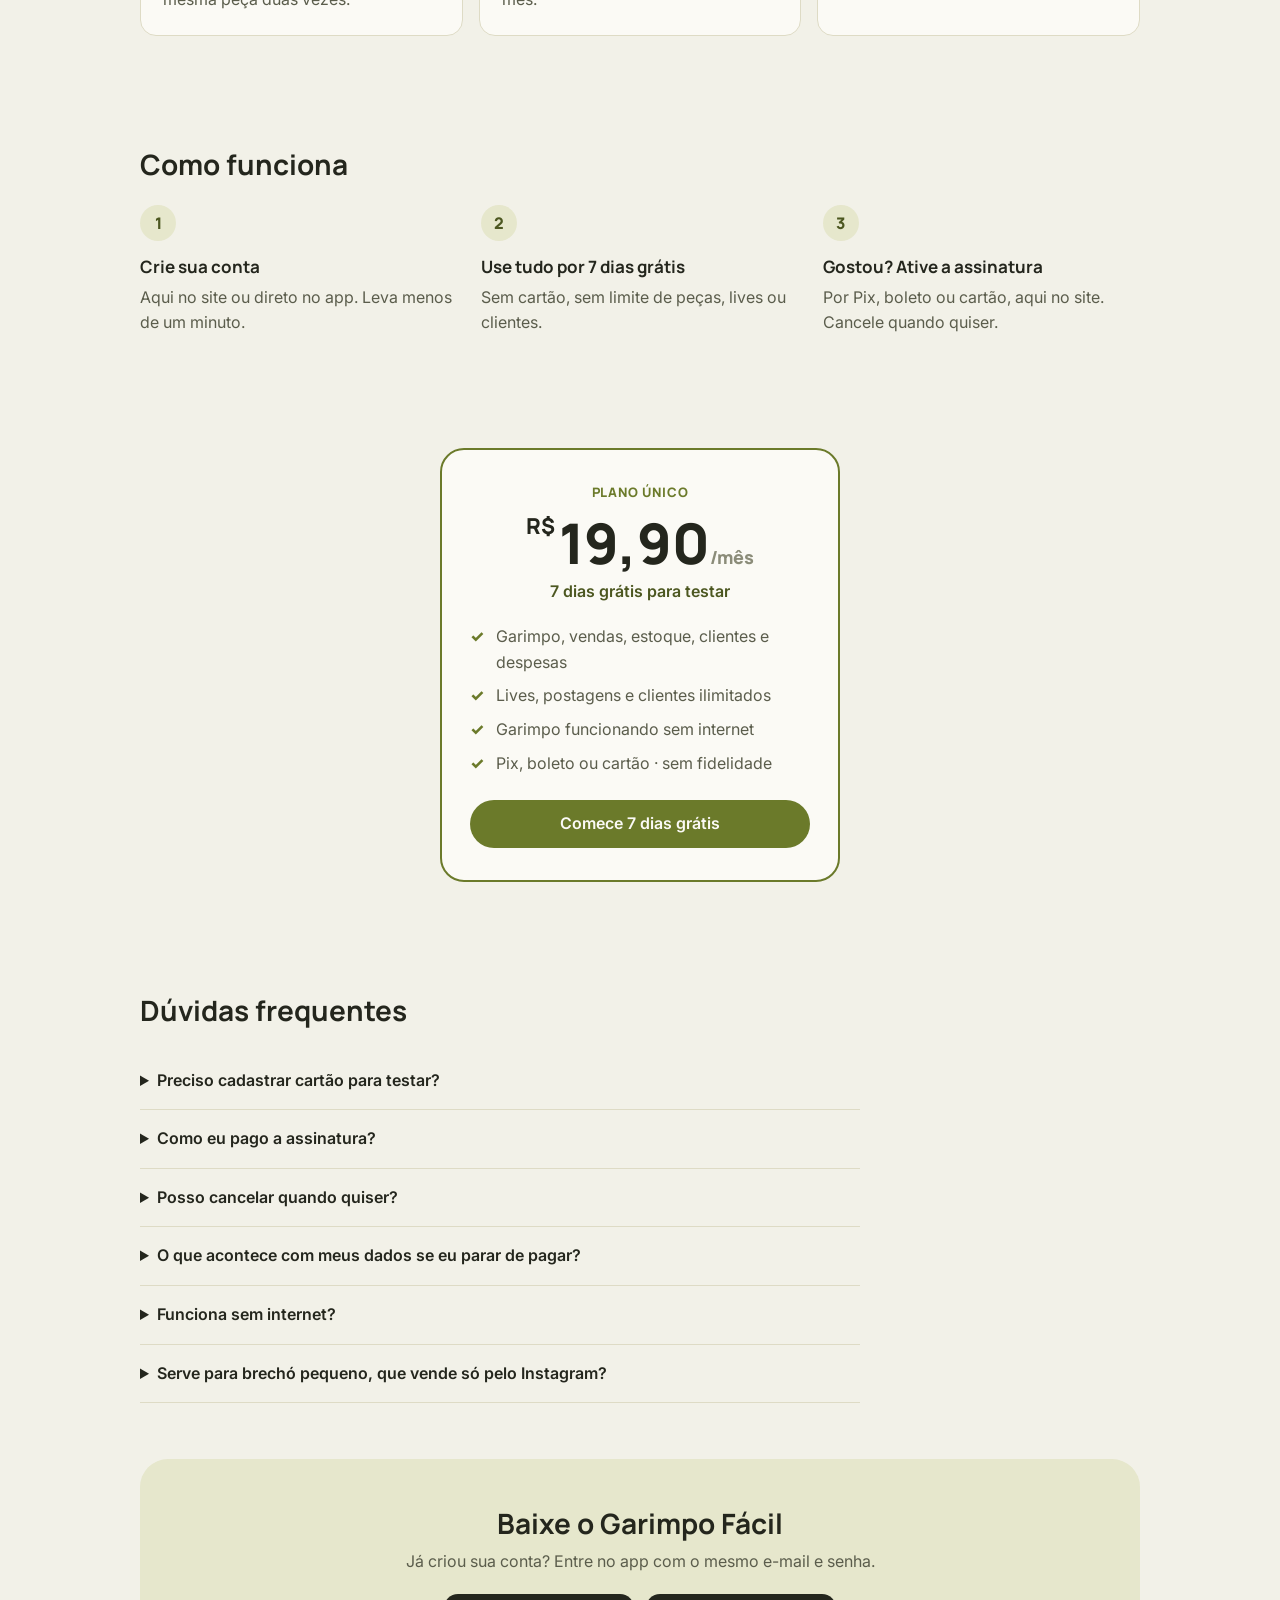
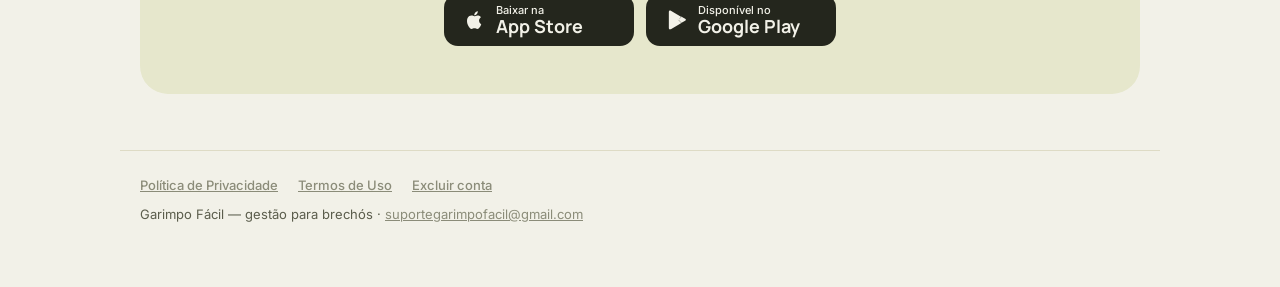
==== commit 9ea2c034: "Add a self-service account page to view and cancel the subscription conta.html signs the user in, sh" ====
--- a/index.html
+++ b/index.html
@@ -31,7 +31,7 @@
     <a href="#funcionalidades">Funcionalidades</a>
     <a href="#preco">Preço</a>
     <a href="#duvidas">Dúvidas</a>
-    <a href="assinar.html?entrar">Entrar</a>
+    <a href="conta.html">Minha conta</a>
   </nav>
 </header>
 
--- a/style.css
+++ b/style.css
@@ -28,6 +28,8 @@
 
 * { box-sizing: border-box; }
 
+[hidden] { display: none !important; }
+
 body {
   margin: 0;
   background: var(--bg);
@@ -608,7 +610,6 @@
 
 #billing-fields { display: grid; gap: 16px; }
 
-#billing-fields[hidden] { display: none; }
 
 .form-message {
   margin: 0;
